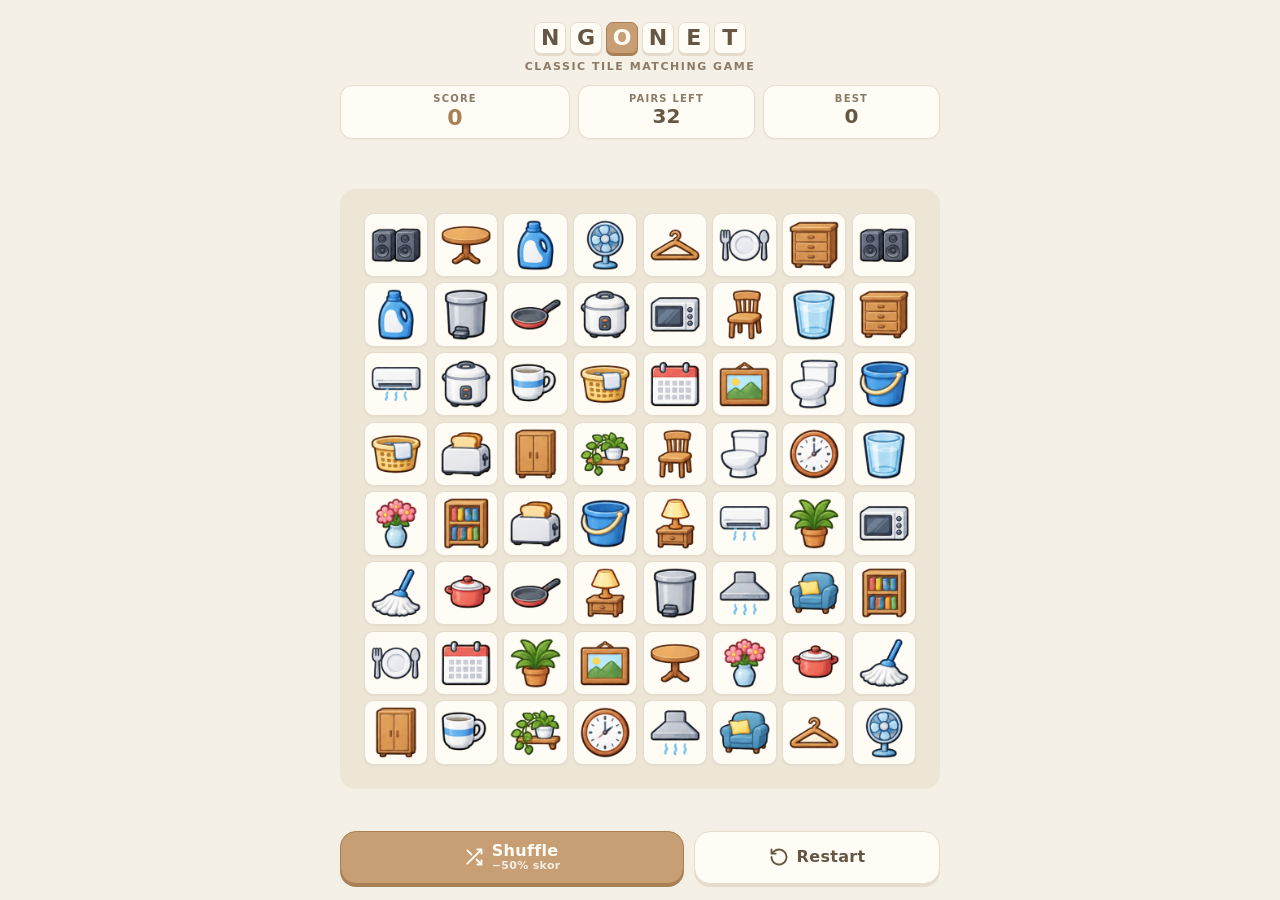
==== index.html @ 3820803a "Add NGONET: Onet Classic household tile-matching PWA - 8x8 board, 32 random pairs from 48 household " ====
<!doctype html>
<html lang="id">
<head>
  <meta charset="utf-8">
  <meta name="viewport" content="width=device-width, initial-scale=1, viewport-fit=cover">
  <title>NGONET – Classic Tile Matching Game</title>
  <meta name="description" content="NGONET: permainan Onet Classic bertema perabotan dan perlengkapan rumah tangga. Bisa dimainkan offline.">
  <meta name="theme-color" content="#F5F0E6">
  <meta name="color-scheme" content="light">
  <meta name="mobile-web-app-capable" content="yes">
  <meta name="apple-mobile-web-app-capable" content="yes">
  <meta name="apple-mobile-web-app-status-bar-style" content="default">
  <meta name="apple-mobile-web-app-title" content="NGONET">
  <link rel="manifest" href="manifest.webmanifest">
  <link rel="icon" href="icons/favicon.svg" type="image/svg+xml">
  <link rel="icon" href="icons/icon-192.png" sizes="192x192" type="image/png">
  <link rel="apple-touch-icon" href="icons/apple-touch-icon.png">
  <link rel="stylesheet" href="css/style.css">
  <script type="module" src="js/main.js"></script>
</head>
<body>
  <!-- Layar memuat aset -->
  <div class="loader" id="loader">
    <div class="logo" aria-label="NGONET">
      <span>N</span><span>G</span><span class="logo-o">O</span><span>N</span><span>E</span><span>T</span>
    </div>
    <p class="subtitle">Classic Tile Matching Game</p>
    <div class="progress" role="progressbar" aria-valuemin="0" aria-valuemax="48" aria-valuenow="0" id="loadProgress">
      <i id="loadBar"></i>
    </div>
    <p class="loader-text" id="loadText">Memuat aset…</p>
    <button class="btn btn-primary" id="retryBtn" hidden>Coba lagi</button>
  </div>

  <main class="app" id="app" hidden>
    <header class="brand">
      <h1 class="logo logo-sm" aria-label="NGONET">
        <span>N</span><span>G</span><span class="logo-o">O</span><span>N</span><span>E</span><span>T</span>
      </h1>
      <p class="subtitle">Classic Tile Matching Game</p>
    </header>

    <div class="play">
    <section class="stats" aria-label="Informasi skor">
      <div class="stat stat-score">
        <span class="stat-label">Score</span>
        <span class="stat-value" id="score">0</span>
        <span class="score-pop" id="scorePop" aria-hidden="true"></span>
      </div>
      <div class="stat">
        <span class="stat-label">Pairs left</span>
        <span class="stat-value" id="pairs">32</span>
      </div>
      <div class="stat">
        <span class="stat-label">Best</span>
        <span class="stat-value" id="best">0</span>
      </div>
    </section>

    <div class="combo" id="combo" aria-live="polite">
      <span class="combo-text" id="comboText"></span>
      <span class="combo-bar"><i id="comboBar"></i></span>
    </div>

    <div class="board-wrap" id="boardWrap">
      <div class="board" id="board" role="grid" aria-label="Papan permainan 8 x 8"></div>
      <svg class="links" id="links" aria-hidden="true"></svg>
    </div>

    <p class="notice" id="notice" role="status"></p>
    </div>

    <div class="actions">
      <button class="btn btn-primary" id="shuffleBtn" type="button">
        <svg viewBox="0 0 24 24" aria-hidden="true"><path d="M16 3h5v5M4 20 21 3M21 16v5h-5M15 15l6 6M4 4l5 5"/></svg>
        <span>Shuffle <small>−50% skor</small></span>
      </button>
      <button class="btn" id="restartBtn" type="button">
        <svg viewBox="0 0 24 24" aria-hidden="true"><path d="M3 12a9 9 0 1 0 3-6.7L3 8M3 3v5h5"/></svg>
        <span>Restart</span>
      </button>
    </div>
  </main>

  <!-- Dialog konfirmasi restart -->
  <div class="modal" id="confirmModal" role="dialog" aria-modal="true" aria-labelledby="confirmTitle" hidden>
    <div class="modal-card">
      <h2 id="confirmTitle">Mulai permainan baru?</h2>
      <p>Skor dan papan saat ini akan hilang.</p>
      <div class="modal-actions">
        <button class="btn" id="confirmNo" type="button">Batal</button>
        <button class="btn btn-primary" id="confirmYes" type="button">Restart</button>
      </div>
    </div>
  </div>

  <!-- Layar kemenangan -->
  <div class="modal modal-win" id="winModal" role="dialog" aria-modal="true" aria-labelledby="winTitle" hidden>
    <div class="confetti" id="confetti" aria-hidden="true"></div>
    <div class="modal-card">
      <div class="logo logo-sm" aria-label="NGONET">
        <span>N</span><span>G</span><span class="logo-o">O</span><span>N</span><span>E</span><span>T</span>
      </div>
      <h2 class="win-title" id="winTitle" aria-label="YOU WIN!">
        <span>Y</span><span>O</span><span>U</span>&nbsp;<span>W</span><span>I</span><span>N</span><span>!</span>
      </h2>
      <p class="win-label">Skor akhir</p>
      <p class="win-score" id="winScore">0</p>
      <p class="win-best" id="winBest"></p>
      <button class="btn btn-primary btn-wide" id="playAgainBtn" type="button">PLAY AGAIN</button>
    </div>
  </div>
</body>
</html>
---- css/style.css ----
/* NGONET — soft pastel, warm minimalism, mobile-first portrait */
:root {
  --bg: #F5F0E6;
  --tile: #FFFCF5;
  --tile-border: #E5DCCB;
  --text: #665644;
  --text-2: #A0917E;
  --text-2-strong: #8A7B68; /* varian lebih gelap untuk label kecil agar kontras cukup */
  --selected: #EBD7BD;
  --accent: #C89F75;
  --accent-dark: #A97F55;
  --invalid: #D9937F;
  --panel: #EDE5D6;

  --safe-t: env(safe-area-inset-top, 0px);
  --safe-b: env(safe-area-inset-bottom, 0px);
  --safe-l: env(safe-area-inset-left, 0px);
  --safe-r: env(safe-area-inset-right, 0px);

  /* Ruang vertikal yang dipakai elemen selain papan (header, skor, combo, tombol, jarak). */
  --chrome: 272px;
  --board: min(calc(100vw - 24px - var(--safe-l) - var(--safe-r)),
               calc(100vh - var(--chrome) - var(--safe-t) - var(--safe-b)),
               600px);
  --board-pad: calc(var(--board) * 0.04);
  --gap: calc(var(--board) * 0.009);
  --radius: calc(var(--board) * 0.016);

  --font: ui-rounded, "SF Pro Rounded", "Nunito", "Segoe UI", system-ui, -apple-system, Roboto, sans-serif;
}
@supports (height: 100dvh) {
  :root {
    --board: min(calc(100vw - 24px - var(--safe-l) - var(--safe-r)),
                 calc(100dvh - var(--chrome) - var(--safe-t) - var(--safe-b)),
                 600px);
  }
}

*, *::before, *::after { box-sizing: border-box; }
html, body { margin: 0; padding: 0; }
html { -webkit-text-size-adjust: 100%; }
body {
  background: var(--bg);
  color: var(--text);
  font-family: var(--font);
  min-height: 100vh;
  min-height: 100dvh;
  overflow-x: hidden;
  -webkit-tap-highlight-color: transparent;
  overscroll-behavior: none;
}
[hidden] { display: none !important; }
button { font: inherit; color: inherit; }

/* ---------- Logo ---------- */
.logo {
  display: flex; gap: 6px; justify-content: center; margin: 0;
  font-weight: 800; font-size: 34px; line-height: 1; letter-spacing: 0;
}
.logo span {
  display: grid; place-items: center;
  width: 1.45em; height: 1.45em;
  background: var(--tile);
  border: 1.5px solid var(--tile-border);
  border-radius: 0.32em;
  box-shadow: 0 2px 0 var(--tile-border);
  color: var(--text);
}
.logo .logo-o { background: var(--accent); border-color: var(--accent-dark); box-shadow: 0 2px 0 var(--accent-dark); color: var(--tile); }
.logo-sm { font-size: 19px; gap: 4px; }
.subtitle {
  margin: 6px 0 0; text-align: center;
  font-size: 11px; font-weight: 600; letter-spacing: 0.14em; text-transform: uppercase;
  color: var(--text-2-strong);
}

/* ---------- Loader ---------- */
.loader {
  min-height: 100vh; min-height: 100dvh;
  display: flex; flex-direction: column; align-items: center; justify-content: center;
  gap: 14px; padding: 24px;
}
.progress { width: min(240px, 70vw); height: 8px; border-radius: 99px; background: var(--panel); overflow: hidden; margin-top: 18px; }
.progress i { display: block; height: 100%; width: 0; background: var(--accent); border-radius: inherit; transition: width .2s ease; }
.loader-text { margin: 0; font-size: 13px; color: var(--text-2-strong); text-align: center; max-width: 320px; }

/* ---------- Layout ---------- */
.app {
  min-height: 100vh; min-height: 100dvh;
  display: flex; flex-direction: column; align-items: center;
  padding: calc(var(--safe-t) + 12px) calc(var(--safe-r) + 12px) calc(var(--safe-b) + 14px) calc(var(--safe-l) + 12px);
  gap: 10px;
}
.brand { text-align: center; }
/* Area permainan mengisi ruang tersisa & berada di tengah; tombol tetap di bawah (mudah dijangkau jempol). */
.play {
  flex: 1 0 auto; width: 100%;
  display: flex; flex-direction: column; align-items: center; justify-content: center;
  gap: 10px;
}

.stats {
  width: var(--board);
  display: grid; grid-template-columns: 1.3fr 1fr 1fr; gap: 8px;
}
.stat {
  position: relative;
  background: var(--tile);
  border: 1px solid var(--tile-border);
  border-radius: 12px;
  padding: 7px 10px 6px;
  display: flex; flex-direction: column; align-items: center;
  box-shadow: 0 1px 2px rgba(102, 86, 68, .05);
}
.stat-label { font-size: 10px; font-weight: 700; letter-spacing: .12em; text-transform: uppercase; color: var(--text-2-strong); }
.stat-value { font-size: 20px; font-weight: 800; font-variant-numeric: tabular-nums; line-height: 1.25; }
.stat-score .stat-value { color: var(--accent-dark); font-size: 22px; }
.stat-value.bump { animation: bump .32s ease-out; }
.score-pop {
  position: absolute; right: 10px; top: 4px;
  font-size: 13px; font-weight: 800; color: var(--accent);
  opacity: 0; pointer-events: none;
}
.score-pop.show { animation: pop-up .8s ease-out forwards; }
.score-pop.minus { color: var(--invalid); }

/* ---------- Combo ---------- */
.combo {
  height: 26px; display: flex; align-items: center; justify-content: center; gap: 8px;
  opacity: 0; transform: scale(.9); transition: opacity .2s ease, transform .2s ease;
}
.combo.active { opacity: 1; transform: none; }
.combo-text {
  font-weight: 900; font-size: 15px; letter-spacing: .08em; color: var(--accent-dark);
}
.combo-text.bump { animation: combo-bump .38s cubic-bezier(.3, 1.6, .5, 1); }
.combo-bar { width: 56px; height: 5px; border-radius: 99px; background: var(--panel); overflow: hidden; }
.combo-bar i { display: block; height: 100%; width: 100%; background: var(--accent); border-radius: inherit; transform-origin: left; }
.combo-bar i.run { animation: combo-drain 3s linear forwards; }

/* ---------- Papan ---------- */
.board-wrap { position: relative; width: var(--board); height: var(--board); flex: none; }
.board {
  width: 100%; height: 100%;
  display: grid;
  grid-template-columns: repeat(8, minmax(0, 1fr));
  grid-template-rows: repeat(8, minmax(0, 1fr));
  gap: var(--gap);
  padding: var(--board-pad);
  background: var(--panel);
  border-radius: calc(var(--radius) * 1.6);
  touch-action: manipulation;
  user-select: none; -webkit-user-select: none;
}
.links { position: absolute; inset: 0; z-index: 3; width: 100%; height: 100%; pointer-events: none; overflow: visible; }

.tile {
  position: relative;
  appearance: none; padding: 0; margin: 0;
  display: grid; place-items: center;
  width: 100%; height: 100%;
  background: var(--tile);
  border: 1px solid var(--tile-border);
  border-radius: var(--radius);
  box-shadow: 0 1px 2px rgba(102, 86, 68, .07);
  cursor: pointer;
  touch-action: manipulation;
  transition: background-color .12s ease, box-shadow .12s ease, transform .12s ease, opacity .25s ease;
  outline: none;
}
.tile img {
  width: 84%; height: 84%; object-fit: contain;
  pointer-events: none; user-select: none; -webkit-user-drag: none;
}
.tile:focus-visible { box-shadow: 0 0 0 2px var(--accent); }
@media (hover: hover) {
  .tile:hover { border-color: var(--accent); }
}
.tile.selected {
  background: var(--selected);
  border-color: var(--accent);
  box-shadow: 0 0 0 2px var(--accent), 0 3px 8px rgba(169, 127, 85, .25);
  transform: translateY(-1px) scale(1.04);
  z-index: 2;
  animation: selected-pulse 1.4s ease-in-out infinite;
}
.tile.invalid {
  background: #F6DED5;
  border-color: var(--invalid);
  box-shadow: 0 0 0 2px var(--invalid);
  animation: shake .34s ease-in-out;
}
.tile.matched {
  background: var(--selected);
  border-color: var(--accent);
  box-shadow: 0 0 0 2px var(--accent);
  pointer-events: none;
  z-index: 2;
}
.tile.removing { animation: remove .26s ease-in forwards; pointer-events: none; }
.tile.gone { visibility: hidden; pointer-events: none; }
.tile.enter { animation: enter .32s ease-out backwards; }

/* Garis penghubung */
.link-line {
  fill: none; stroke: var(--accent); stroke-linecap: round; stroke-linejoin: round;
  filter: drop-shadow(0 1px 1px rgba(102, 86, 68, .25));
}
.link-line.draw { animation: draw .16s ease-out forwards, fade .22s ease-in .40s forwards; }
.link-dot { fill: var(--accent); animation: fade .22s ease-in .40s forwards; }

/* ---------- Notice & tombol ---------- */
.notice {
  margin: 0; min-height: 18px; font-size: 13px; font-weight: 600; color: var(--text-2-strong); text-align: center;
  width: var(--board);
}
.actions {
  width: var(--board);
  display: grid; grid-template-columns: 1.4fr 1fr; gap: 10px;
}
.btn {
  appearance: none;
  display: inline-flex; align-items: center; justify-content: center; gap: 8px;
  min-height: 52px; padding: 10px 16px;
  border-radius: 16px;
  border: 1.5px solid var(--tile-border);
  background: var(--tile);
  color: var(--text);
  font-weight: 800; font-size: 16px; letter-spacing: .02em;
  box-shadow: 0 3px 0 var(--tile-border);
  cursor: pointer;
  touch-action: manipulation;
  transition: transform .08s ease, box-shadow .08s ease, background-color .15s ease;
}
.btn:active { transform: translateY(2px); box-shadow: 0 1px 0 var(--tile-border); }
.btn:focus-visible { outline: 3px solid rgba(200, 159, 117, .5); outline-offset: 2px; }
.btn svg { width: 20px; height: 20px; fill: none; stroke: currentColor; stroke-width: 2.2; stroke-linecap: round; stroke-linejoin: round; flex: none; }
.btn small { display: block; font-size: 11px; font-weight: 700; opacity: .85; letter-spacing: .03em; }
.btn > span { display: flex; flex-direction: column; align-items: flex-start; line-height: 1.15; }
.btn-primary {
  background: var(--accent); border-color: var(--accent-dark); color: #FFFCF5;
  box-shadow: 0 3px 0 var(--accent-dark);
}
.btn-primary:active { box-shadow: 0 1px 0 var(--accent-dark); }
.btn-wide { width: 100%; }
.btn.attention { animation: attention 1.2s ease-in-out infinite; }

/* ---------- Modal ---------- */
.modal {
  position: fixed; inset: 0; z-index: 50;
  display: grid; place-items: center;
  padding: calc(var(--safe-t) + 20px) 20px calc(var(--safe-b) + 20px);
  background: rgba(102, 86, 68, .28);
  animation: fade-in .18s ease-out;
}
.modal-card {
  position: relative; z-index: 1;
  width: min(340px, 100%);
  background: var(--tile);
  border: 1px solid var(--tile-border);
  border-radius: 22px;
  padding: 22px 20px 20px;
  text-align: center;
  box-shadow: 0 18px 40px rgba(102, 86, 68, .18);
  animation: card-in .26s cubic-bezier(.2, 1.3, .4, 1);
}
.modal-card h2 { margin: 0 0 6px; font-size: 20px; }
.modal-card p { margin: 0; color: var(--text-2-strong); font-size: 14px; }
.modal-actions { display: grid; grid-template-columns: 1fr 1fr; gap: 10px; margin-top: 18px; }

.win-title { margin: 16px 0 4px !important; font-size: 34px !important; font-weight: 900; color: var(--accent-dark); letter-spacing: .04em; }
.win-title span { display: inline-block; animation: letter-hop .6s cubic-bezier(.3, 1.6, .5, 1) backwards; }
.win-title span:nth-child(2) { animation-delay: .05s; }
.win-title span:nth-child(3) { animation-delay: .10s; }
.win-title span:nth-child(4) { animation-delay: .15s; }
.win-title span:nth-child(5) { animation-delay: .20s; }
.win-title span:nth-child(6) { animation-delay: .25s; }
.win-title span:nth-child(7) { animation-delay: .30s; }
.win-label { text-transform: uppercase; letter-spacing: .14em; font-size: 11px !important; font-weight: 700; margin-top: 8px !important; }
.win-score { font-size: 44px !important; font-weight: 900; color: var(--text) !important; font-variant-numeric: tabular-nums; line-height: 1.1; }
.win-best { min-height: 20px; margin-bottom: 16px !important; font-weight: 700; color: var(--accent-dark) !important; }

.confetti { position: absolute; inset: 0; overflow: hidden; pointer-events: none; }
.confetti i {
  position: absolute; top: -20px;
  width: 10px; height: 10px; border-radius: 3px;
  animation: fall linear forwards;
}

/* ---------- Keyframes ---------- */
@keyframes bump { 0% { transform: scale(1); } 40% { transform: scale(1.18); } 100% { transform: scale(1); } }
@keyframes pop-up { 0% { opacity: 0; transform: translateY(6px); } 20% { opacity: 1; } 100% { opacity: 0; transform: translateY(-14px); } }
@keyframes combo-bump { 0% { transform: scale(.7); } 60% { transform: scale(1.25); } 100% { transform: scale(1); } }
@keyframes combo-drain { from { transform: scaleX(1); } to { transform: scaleX(0); } }
@keyframes selected-pulse { 0%, 100% { box-shadow: 0 0 0 2px var(--accent), 0 3px 8px rgba(169,127,85,.25); } 50% { box-shadow: 0 0 0 3px var(--accent), 0 3px 10px rgba(169,127,85,.35); } }
@keyframes shake { 0%, 100% { transform: translateX(0); } 20% { transform: translateX(-4px); } 40% { transform: translateX(4px); } 60% { transform: translateX(-3px); } 80% { transform: translateX(2px); } }
@keyframes remove { 0% { transform: scale(1.04); opacity: 1; } 100% { transform: scale(.4); opacity: 0; } }
@keyframes enter { from { transform: scale(.6); opacity: 0; } to { transform: none; opacity: 1; } }
@keyframes draw { to { stroke-dashoffset: 0; } }
@keyframes fade { to { opacity: 0; } }
@keyframes fade-in { from { opacity: 0; } }
@keyframes card-in { from { transform: scale(.85) translateY(12px); opacity: 0; } }
@keyframes letter-hop { 0% { transform: translateY(18px) scale(.6); opacity: 0; } 100% { transform: none; opacity: 1; } }
@keyframes attention { 0%, 100% { transform: none; } 50% { transform: translateY(-2px); } }
@keyframes fall { to { transform: translate3d(var(--dx, 0), 110vh, 0) rotate(var(--rot, 360deg)); } }

/* ---------- Layar lebih tinggi / desktop ---------- */
@media (min-height: 760px) {
  :root { --chrome: 300px; }
  .app { gap: 12px; padding-top: calc(var(--safe-t) + 20px); }
  .logo-sm { font-size: 22px; }
}
@media (min-width: 700px) and (min-height: 700px) {
  .app { justify-content: center; }
  .play { flex: 0 0 auto; }
}
@media (min-height: 760px) {
  .play { gap: 12px; }
}
/* Layar sangat pendek (mis. landscape): perkecil chrome */
@media (max-height: 560px) {
  :root { --chrome: 230px; }
  .subtitle { display: none; }
  .btn { min-height: 44px; }
}

/* ---------- Reduced motion ---------- */
@media (prefers-reduced-motion: reduce) {
  *, *::before, *::after {
    animation-duration: 1ms !important;
    animation-iteration-count: 1 !important;
    animation-delay: 0ms !important;
    transition-duration: 1ms !important;
  }
  .link-line.draw { animation: none; stroke-dasharray: none !important; stroke-dashoffset: 0 !important; }
  .confetti { display: none; }
  .tile.selected { animation: none; }
  .combo-bar i.run { animation-duration: 3s !important; } /* indikator waktu, bukan gerakan dekoratif */
}
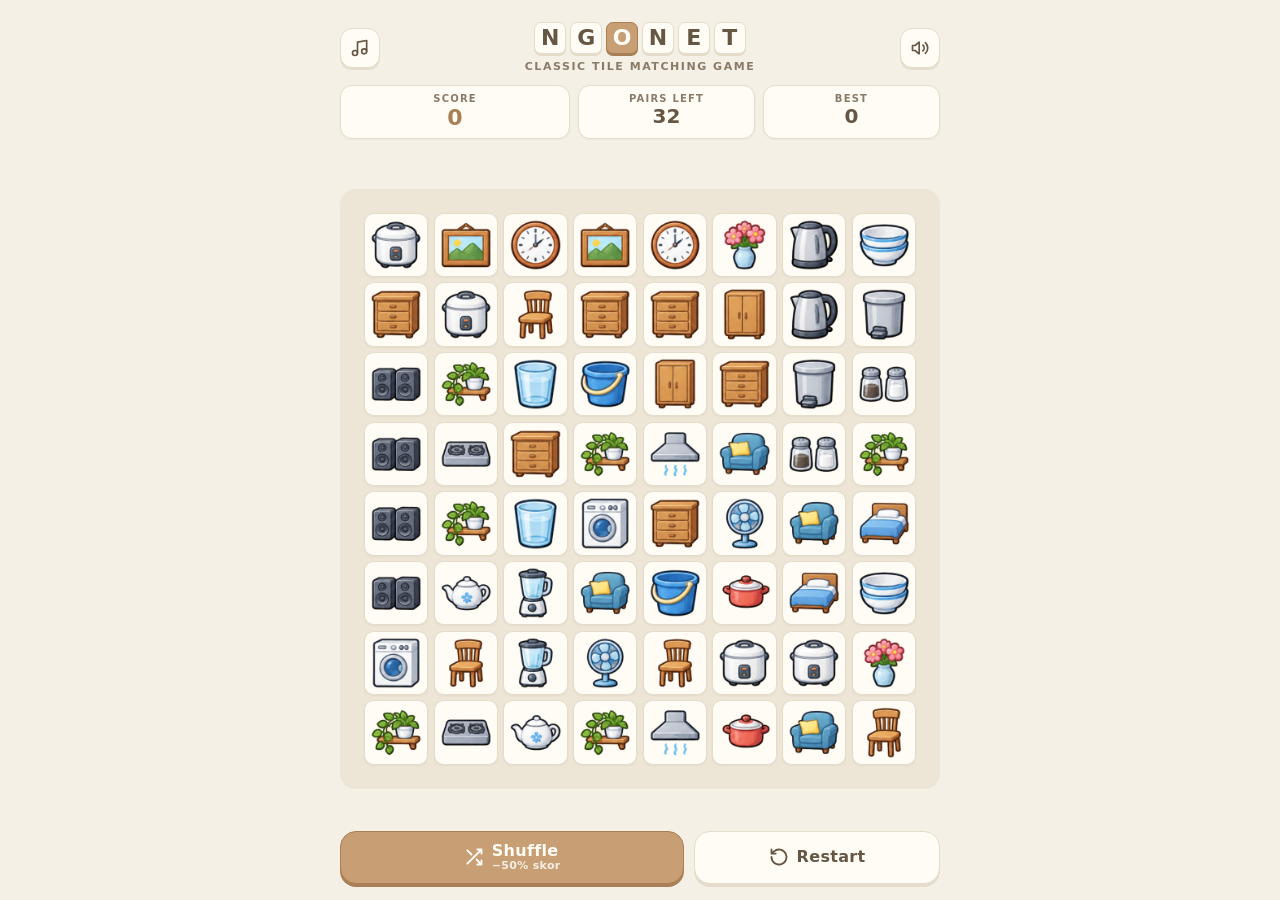
==== commit 42b64ee9: "Add solvable board generator, 4x/6x tile branching, and game audio Board generation - New generator " ====
--- a/index.html
+++ b/index.html
@@ -34,10 +34,18 @@
 
   <main class="app" id="app" hidden>
     <header class="brand">
-      <h1 class="logo logo-sm" aria-label="NGONET">
-        <span>N</span><span>G</span><span class="logo-o">O</span><span>N</span><span>E</span><span>T</span>
-      </h1>
-      <p class="subtitle">Classic Tile Matching Game</p>
+      <button class="icon-btn" id="musicBtn" type="button" aria-pressed="true" aria-label="Musik latar" title="Musik latar">
+        <svg viewBox="0 0 24 24" aria-hidden="true"><path d="M9 18V5l11-2v13"/><circle cx="6" cy="18" r="3"/><circle cx="17" cy="16" r="3"/><path class="off-slash" d="M3 3l18 18"/></svg>
+      </button>
+      <div class="brand-title">
+        <h1 class="logo logo-sm" aria-label="NGONET">
+          <span>N</span><span>G</span><span class="logo-o">O</span><span>N</span><span>E</span><span>T</span>
+        </h1>
+        <p class="subtitle">Classic Tile Matching Game</p>
+      </div>
+      <button class="icon-btn" id="sfxBtn" type="button" aria-pressed="true" aria-label="Efek suara" title="Efek suara">
+        <svg viewBox="0 0 24 24" aria-hidden="true"><path d="M11 5 6 9H3v6h3l5 4z"/><path class="on-wave" d="M15.5 8.5a5 5 0 0 1 0 7M18.5 5.5a9 9 0 0 1 0 13"/><path class="off-slash" d="M3 3l18 18"/></svg>
+      </button>
     </header>
 
     <div class="play">
--- a/css/style.css
+++ b/css/style.css
@@ -91,7 +91,31 @@
   padding: calc(var(--safe-t) + 12px) calc(var(--safe-r) + 12px) calc(var(--safe-b) + 14px) calc(var(--safe-l) + 12px);
   gap: 10px;
 }
-.brand { text-align: center; }
+.brand {
+  width: var(--board);
+  display: grid; grid-template-columns: 40px 1fr 40px; align-items: center; gap: 4px;
+  text-align: center;
+}
+.icon-btn {
+  appearance: none;
+  width: 40px; height: 40px; padding: 0;
+  display: grid; place-items: center;
+  border-radius: 12px;
+  border: 1.5px solid var(--tile-border);
+  background: var(--tile);
+  color: var(--text);
+  box-shadow: 0 2px 0 var(--tile-border);
+  cursor: pointer;
+  touch-action: manipulation;
+  transition: transform .08s ease, opacity .15s ease, color .15s ease;
+}
+.icon-btn:active { transform: translateY(2px); box-shadow: none; }
+.icon-btn:focus-visible { outline: 3px solid rgba(200, 159, 117, .5); outline-offset: 2px; }
+.icon-btn svg { width: 20px; height: 20px; fill: none; stroke: currentColor; stroke-width: 2; stroke-linecap: round; stroke-linejoin: round; }
+.icon-btn .off-slash { display: none; }
+.icon-btn[aria-pressed="false"] { color: var(--text-2-strong); background: transparent; box-shadow: none; }
+.icon-btn[aria-pressed="false"] .off-slash { display: inline; }
+.icon-btn[aria-pressed="false"] .on-wave { display: none; }
 /* Area permainan mengisi ruang tersisa & berada di tengah; tombol tetap di bawah (mudah dijangkau jempol). */
 .play {
   flex: 1 0 auto; width: 100%;
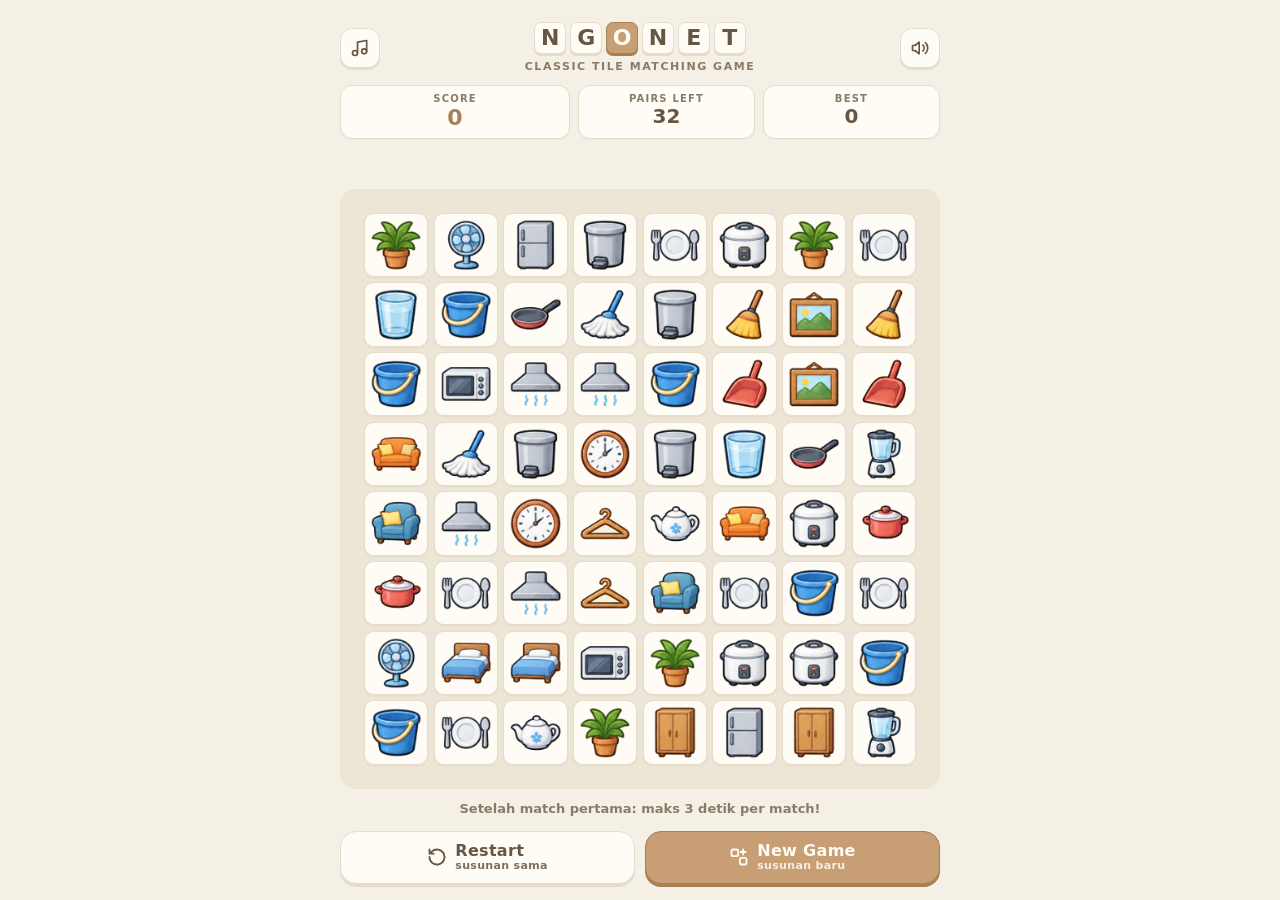
==== commit 9ff2aae3: "Replace shuffle with combo-or-bust rules, add Restart/New Game - Remove Shuffle (button, penalty, de" ====
--- a/index.html
+++ b/index.html
@@ -79,25 +79,43 @@
     </div>
 
     <div class="actions">
-      <button class="btn btn-primary" id="shuffleBtn" type="button">
-        <svg viewBox="0 0 24 24" aria-hidden="true"><path d="M16 3h5v5M4 20 21 3M21 16v5h-5M15 15l6 6M4 4l5 5"/></svg>
-        <span>Shuffle <small>−50% skor</small></span>
-      </button>
       <button class="btn" id="restartBtn" type="button">
         <svg viewBox="0 0 24 24" aria-hidden="true"><path d="M3 12a9 9 0 1 0 3-6.7L3 8M3 3v5h5"/></svg>
-        <span>Restart</span>
+        <span>Restart <small>susunan sama</small></span>
+      </button>
+      <button class="btn btn-primary" id="newGameBtn" type="button">
+        <svg viewBox="0 0 24 24" aria-hidden="true"><rect x="3" y="3" width="8" height="8" rx="2"/><rect x="13" y="13" width="8" height="8" rx="2"/><path d="M17 3v6M14 6h6"/></svg>
+        <span>New Game <small>susunan baru</small></span>
       </button>
     </div>
   </main>
 
-  <!-- Dialog konfirmasi restart -->
+  <!-- Dialog konfirmasi (Restart / New Game saat permainan berjalan) -->
   <div class="modal" id="confirmModal" role="dialog" aria-modal="true" aria-labelledby="confirmTitle" hidden>
     <div class="modal-card">
-      <h2 id="confirmTitle">Mulai permainan baru?</h2>
-      <p>Skor dan papan saat ini akan hilang.</p>
+      <h2 id="confirmTitle">Restart permainan?</h2>
+      <p id="confirmText">Skor dan progres saat ini akan hilang.</p>
       <div class="modal-actions">
         <button class="btn" id="confirmNo" type="button">Batal</button>
         <button class="btn btn-primary" id="confirmYes" type="button">Restart</button>
+      </div>
+    </div>
+  </div>
+
+  <!-- Layar game over -->
+  <div class="modal modal-over" id="overModal" role="dialog" aria-modal="true" aria-labelledby="overTitle" hidden>
+    <div class="modal-card">
+      <div class="logo logo-sm" aria-label="NGONET">
+        <span>N</span><span>G</span><span class="logo-o">O</span><span>N</span><span>E</span><span>T</span>
+      </div>
+      <h2 class="over-title" id="overTitle">GAME OVER</h2>
+      <p class="over-reason" id="overReason">Combo terputus</p>
+      <p class="win-label">Skor</p>
+      <p class="win-score" id="overScore">0</p>
+      <p class="over-progress" id="overProgress"></p>
+      <div class="modal-actions">
+        <button class="btn" id="overRestartBtn" type="button">Restart</button>
+        <button class="btn btn-primary" id="overNewGameBtn" type="button">New Game</button>
       </div>
     </div>
   </div>
@@ -115,7 +133,7 @@
       <p class="win-label">Skor akhir</p>
       <p class="win-score" id="winScore">0</p>
       <p class="win-best" id="winBest"></p>
-      <button class="btn btn-primary btn-wide" id="playAgainBtn" type="button">PLAY AGAIN</button>
+      <button class="btn btn-primary btn-wide" id="winNewGameBtn" type="button">New Game</button>
     </div>
   </div>
 </body>
--- a/css/style.css
+++ b/css/style.css
@@ -158,7 +158,7 @@
   font-weight: 900; font-size: 15px; letter-spacing: .08em; color: var(--accent-dark);
 }
 .combo-text.bump { animation: combo-bump .38s cubic-bezier(.3, 1.6, .5, 1); }
-.combo-bar { width: 56px; height: 5px; border-radius: 99px; background: var(--panel); overflow: hidden; }
+.combo-bar { width: 72px; height: 5px; border-radius: 99px; background: var(--panel); overflow: hidden; }
 .combo-bar i { display: block; height: 100%; width: 100%; background: var(--accent); border-radius: inherit; transform-origin: left; }
 .combo-bar i.run { animation: combo-drain 3s linear forwards; }
 
@@ -240,7 +240,7 @@
 }
 .actions {
   width: var(--board);
-  display: grid; grid-template-columns: 1.4fr 1fr; gap: 10px;
+  display: grid; grid-template-columns: 1fr 1fr; gap: 10px;
 }
 .btn {
   appearance: none;
@@ -292,6 +292,10 @@
 .modal-card p { margin: 0; color: var(--text-2-strong); font-size: 14px; }
 .modal-actions { display: grid; grid-template-columns: 1fr 1fr; gap: 10px; margin-top: 18px; }
 
+.over-title { margin: 16px 0 2px !important; font-size: 30px !important; font-weight: 900; color: var(--text); letter-spacing: .06em; animation: over-in .45s cubic-bezier(.3, 1.5, .5, 1) backwards; }
+.over-reason { font-weight: 700; color: var(--invalid) !important; }
+.over-progress { min-height: 20px; margin-bottom: 4px !important; font-weight: 700; color: var(--text-2-strong) !important; }
+@keyframes over-in { from { transform: scale(.6); opacity: 0; } }
 .win-title { margin: 16px 0 4px !important; font-size: 34px !important; font-weight: 900; color: var(--accent-dark); letter-spacing: .04em; }
 .win-title span { display: inline-block; animation: letter-hop .6s cubic-bezier(.3, 1.6, .5, 1) backwards; }
 .win-title span:nth-child(2) { animation-delay: .05s; }
@@ -315,7 +319,7 @@
 @keyframes bump { 0% { transform: scale(1); } 40% { transform: scale(1.18); } 100% { transform: scale(1); } }
 @keyframes pop-up { 0% { opacity: 0; transform: translateY(6px); } 20% { opacity: 1; } 100% { opacity: 0; transform: translateY(-14px); } }
 @keyframes combo-bump { 0% { transform: scale(.7); } 60% { transform: scale(1.25); } 100% { transform: scale(1); } }
-@keyframes combo-drain { from { transform: scaleX(1); } to { transform: scaleX(0); } }
+@keyframes combo-drain { 0% { transform: scaleX(1); background: var(--accent); } 60% { background: var(--accent); } 100% { transform: scaleX(0); background: var(--invalid); } }
 @keyframes selected-pulse { 0%, 100% { box-shadow: 0 0 0 2px var(--accent), 0 3px 8px rgba(169,127,85,.25); } 50% { box-shadow: 0 0 0 3px var(--accent), 0 3px 10px rgba(169,127,85,.35); } }
 @keyframes shake { 0%, 100% { transform: translateX(0); } 20% { transform: translateX(-4px); } 40% { transform: translateX(4px); } 60% { transform: translateX(-3px); } 80% { transform: translateX(2px); } }
 @keyframes remove { 0% { transform: scale(1.04); opacity: 1; } 100% { transform: scale(.4); opacity: 0; } }
@@ -361,3 +365,6 @@
   .tile.selected { animation: none; }
   .combo-bar i.run { animation-duration: 3s !important; } /* indikator waktu, bukan gerakan dekoratif */
 }
+
+/* Papan setelah game over: diredupkan, tidak bisa disentuh */
+.board.is-over .tile { filter: grayscale(.7); opacity: .55; pointer-events: none; transition: opacity .3s ease, filter .3s ease; }
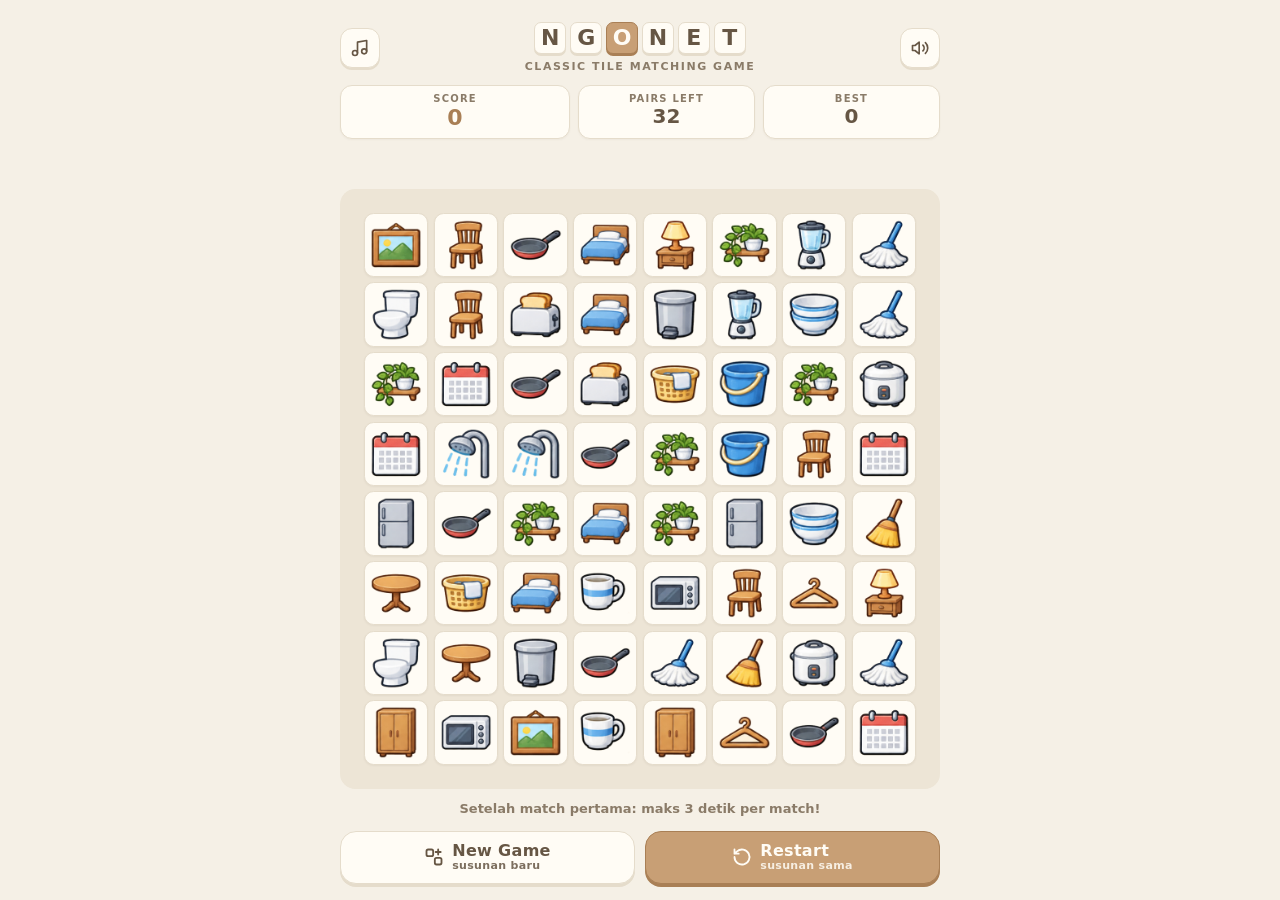
==== commit ef06a394: "Make Restart the primary action, New Game secondary - Action bar: New Game on the left (secondary), " ====
--- a/index.html
+++ b/index.html
@@ -79,13 +79,13 @@
     </div>
 
     <div class="actions">
-      <button class="btn" id="restartBtn" type="button">
+      <button class="btn" id="newGameBtn" type="button">
+        <svg viewBox="0 0 24 24" aria-hidden="true"><rect x="3" y="3" width="8" height="8" rx="2"/><rect x="13" y="13" width="8" height="8" rx="2"/><path d="M17 3v6M14 6h6"/></svg>
+        <span>New Game <small>susunan baru</small></span>
+      </button>
+      <button class="btn btn-primary" id="restartBtn" type="button">
         <svg viewBox="0 0 24 24" aria-hidden="true"><path d="M3 12a9 9 0 1 0 3-6.7L3 8M3 3v5h5"/></svg>
         <span>Restart <small>susunan sama</small></span>
-      </button>
-      <button class="btn btn-primary" id="newGameBtn" type="button">
-        <svg viewBox="0 0 24 24" aria-hidden="true"><rect x="3" y="3" width="8" height="8" rx="2"/><rect x="13" y="13" width="8" height="8" rx="2"/><path d="M17 3v6M14 6h6"/></svg>
-        <span>New Game <small>susunan baru</small></span>
       </button>
     </div>
   </main>
@@ -114,8 +114,8 @@
       <p class="win-score" id="overScore">0</p>
       <p class="over-progress" id="overProgress"></p>
       <div class="modal-actions">
-        <button class="btn" id="overRestartBtn" type="button">Restart</button>
-        <button class="btn btn-primary" id="overNewGameBtn" type="button">New Game</button>
+        <button class="btn" id="overNewGameBtn" type="button">New Game</button>
+        <button class="btn btn-primary" id="overRestartBtn" type="button">Restart</button>
       </div>
     </div>
   </div>
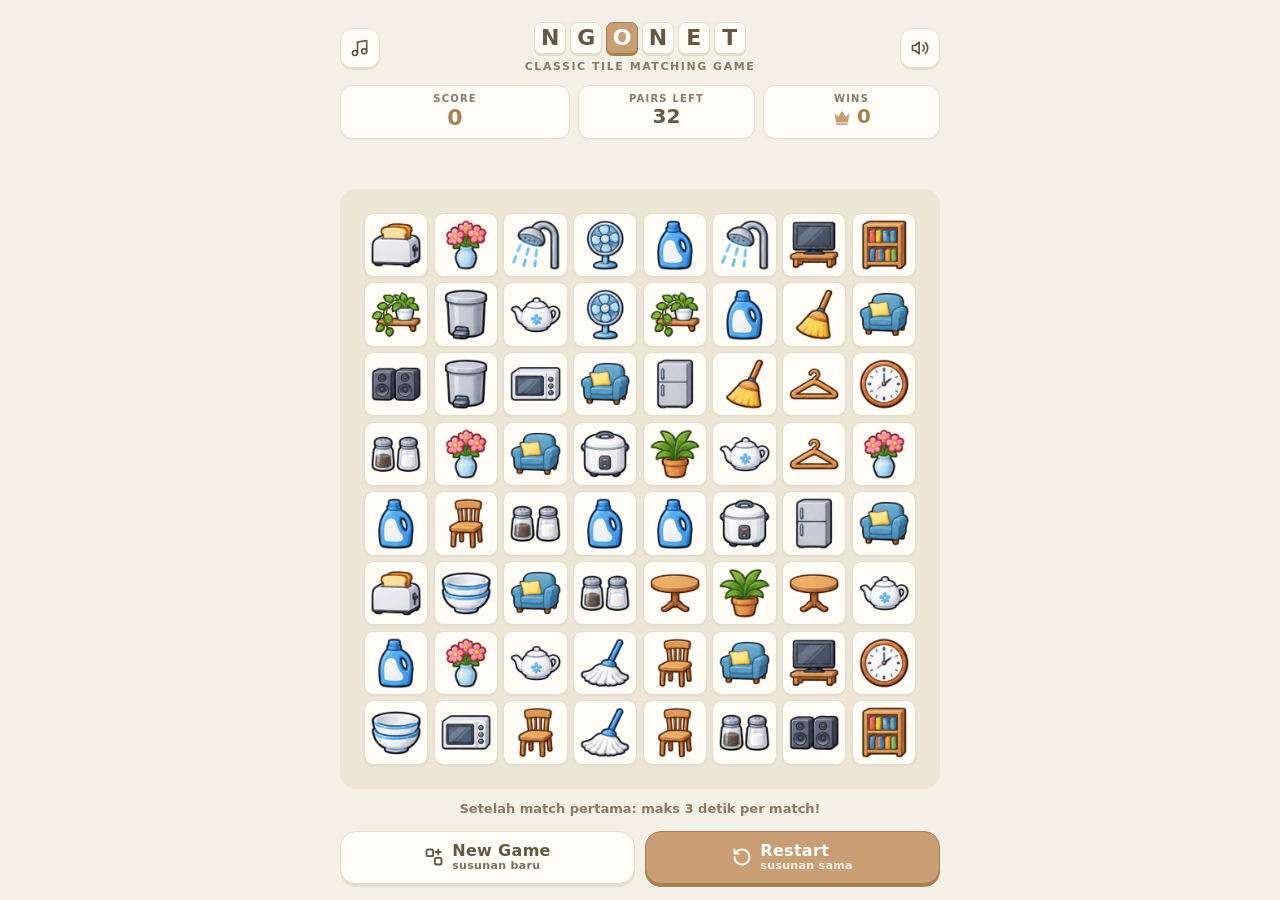
==== commit 7c6618f2: "Replace best score with a crown win counter; Retry-only game over - Remove the Best score stat and "" ====
--- a/index.html
+++ b/index.html
@@ -59,9 +59,9 @@
         <span class="stat-label">Pairs left</span>
         <span class="stat-value" id="pairs">32</span>
       </div>
-      <div class="stat">
-        <span class="stat-label">Best</span>
-        <span class="stat-value" id="best">0</span>
+      <div class="stat stat-wins" title="Jumlah kemenangan">
+        <span class="stat-label">Wins</span>
+        <span class="stat-value"><svg class="crown" viewBox="0 0 24 24" aria-hidden="true"><path d="M3 7.5l4.6 4.2L12 4.5l4.4 7.2L21 7.5l-1.9 11H4.9z"/><rect x="5" y="19.5" width="14" height="2" rx="1"/></svg><span id="wins">0</span></span>
       </div>
     </section>
 
@@ -113,10 +113,10 @@
       <p class="win-label">Skor</p>
       <p class="win-score" id="overScore">0</p>
       <p class="over-progress" id="overProgress"></p>
-      <div class="modal-actions">
-        <button class="btn" id="overNewGameBtn" type="button">New Game</button>
-        <button class="btn btn-primary" id="overRestartBtn" type="button">Restart</button>
-      </div>
+      <button class="btn btn-primary btn-wide over-retry" id="overRestartBtn" type="button">
+        <svg viewBox="0 0 24 24" aria-hidden="true"><path d="M3 12a9 9 0 1 0 3-6.7L3 8M3 3v5h5"/></svg>
+        <span>Retry</span>
+      </button>
     </div>
   </div>
 
@@ -132,7 +132,7 @@
       </h2>
       <p class="win-label">Skor akhir</p>
       <p class="win-score" id="winScore">0</p>
-      <p class="win-best" id="winBest"></p>
+      <p class="win-count"><svg class="crown" viewBox="0 0 24 24" aria-hidden="true"><path d="M3 7.5l4.6 4.2L12 4.5l4.4 7.2L21 7.5l-1.9 11H4.9z"/><rect x="5" y="19.5" width="14" height="2" rx="1"/></svg><span id="winCount"></span></p>
       <button class="btn btn-primary btn-wide" id="winNewGameBtn" type="button">New Game</button>
     </div>
   </div>
--- a/css/style.css
+++ b/css/style.css
@@ -306,7 +306,15 @@
 .win-title span:nth-child(7) { animation-delay: .30s; }
 .win-label { text-transform: uppercase; letter-spacing: .14em; font-size: 11px !important; font-weight: 700; margin-top: 8px !important; }
 .win-score { font-size: 44px !important; font-weight: 900; color: var(--text) !important; font-variant-numeric: tabular-nums; line-height: 1.1; }
-.win-best { min-height: 20px; margin-bottom: 16px !important; font-weight: 700; color: var(--accent-dark) !important; }
+.win-count { display: flex; align-items: center; justify-content: center; gap: 6px; min-height: 24px; margin-bottom: 16px !important; font-weight: 800; color: var(--accent-dark) !important; }
+.win-count .crown { width: 22px; height: 22px; }
+.over-retry { margin-top: 14px; }
+
+/* Penghitung kemenangan (ikon mahkota) */
+.crown { width: 20px; height: 20px; fill: var(--accent); flex: none; }
+.stat-wins .stat-value { display: inline-flex; align-items: center; gap: 5px; color: var(--accent-dark); }
+.stat-wins .stat-value.bump .crown { animation: crown-pop .6s cubic-bezier(.3, 1.6, .5, 1); }
+@keyframes crown-pop { 0% { transform: scale(.6) rotate(-12deg); } 60% { transform: scale(1.3) rotate(8deg); } 100% { transform: none; } }
 
 .confetti { position: absolute; inset: 0; overflow: hidden; pointer-events: none; }
 .confetti i {
